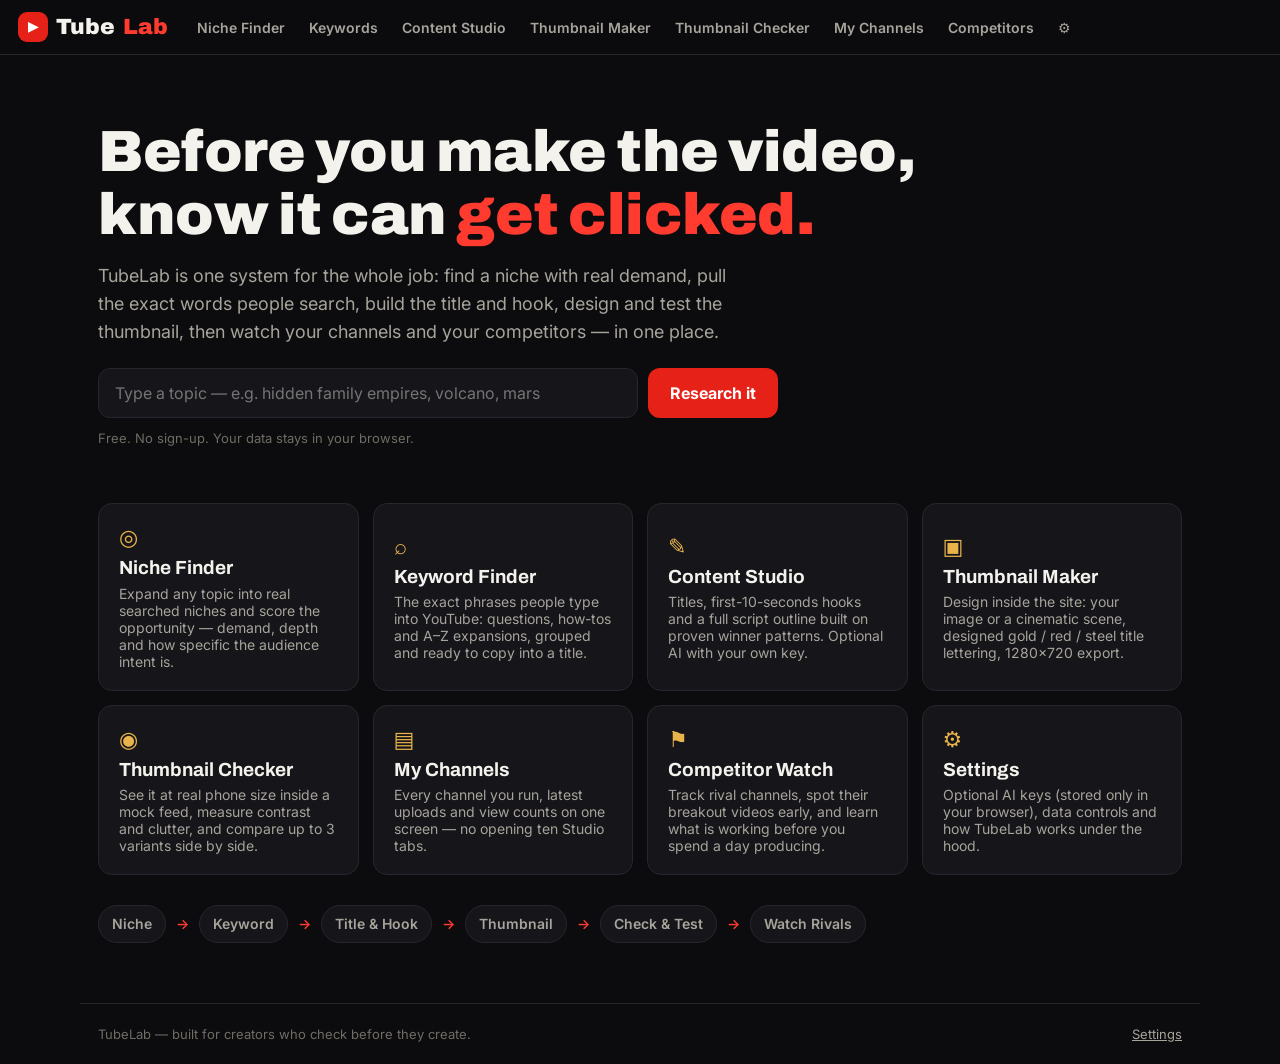
==== index.html @ 7db58586 "Add files via upload" ====
<!DOCTYPE html>
<html lang="en">
<head>
<meta charset="UTF-8">
<meta name="viewport" content="width=device-width, initial-scale=1.0">
<title>TubeLab — Free YouTube Growth Tools: Niche, Keywords, Titles & Thumbnails</title>
<meta name="description" content="TubeLab is a free all-in-one YouTube growth system: niche finder, keyword finder, AI title & hook studio, thumbnail maker, thumbnail checker, channel tracker and competitor watch. Built for creators who want views, not guesswork.">
<meta name="robots" content="index, follow">
<link rel="canonical" href="https://khuramshahzadmarar10-afk.github.io/tubelab/">
<meta property="og:type" content="website">
<meta property="og:title" content="TubeLab — YouTube Growth System">
<meta property="og:description" content="Find the niche, the keyword, the title and the thumbnail — before you make the video. Free YouTube creator tools in one place.">
<meta property="og:url" content="https://khuramshahzadmarar10-afk.github.io/tubelab/">
<meta name="twitter:card" content="summary_large_image">
<meta name="theme-color" content="#0c0c0f">
<link rel="icon" href="data:image/svg+xml,%3Csvg xmlns='http://www.w3.org/2000/svg' viewBox='0 0 64 64'%3E%3Crect width='64' height='64' rx='14' fill='%23e62117'/%3E%3Cpath d='M26 20l18 12-18 12z' fill='white'/%3E%3C/svg%3E">
<link rel="preconnect" href="https://fonts.googleapis.com">
<link href="https://fonts.googleapis.com/css2?family=Archivo:wght@500;700;900&family=Inter:wght@400;500;600&display=swap" rel="stylesheet">
<link rel="stylesheet" href="styles.css">
<script type="application/ld+json">
{"@context":"https://schema.org","@type":"WebApplication","name":"TubeLab","url":"https://khuramshahzadmarar10-afk.github.io/tubelab/","applicationCategory":"BusinessApplication","operatingSystem":"Any","offers":{"@type":"Offer","price":"0","priceCurrency":"USD"},"description":"Free YouTube growth tools: niche finder, keyword finder, title and hook studio, thumbnail maker and checker, channel tracker and competitor watch."}
</script>
</head>
<body>
<header class="topbar">
  <a class="brand" href="#" data-nav="home"><span class="brand-mark">▶</span> Tube<em>Lab</em></a>
  <nav class="mainnav" id="mainNav">
    <button data-nav="niche">Niche Finder</button>
    <button data-nav="keywords">Keywords</button>
    <button data-nav="content">Content Studio</button>
    <button data-nav="maker">Thumbnail Maker</button>
    <button data-nav="checker">Thumbnail Checker</button>
    <button data-nav="channels">My Channels</button>
    <button data-nav="competitors">Competitors</button>
    <button data-nav="settings" class="nav-gear" title="Settings">⚙</button>
  </nav>
</header>

<main>
  <!-- HOME -->
  <section class="page active" id="page-home">
    <div class="hero">
      <h1>Before you make the video,<br>know it can <span class="hl">get clicked.</span></h1>
      <p class="hero-sub">TubeLab is one system for the whole job: find a niche with real demand, pull the exact words people search, build the title and hook, design and test the thumbnail, then watch your channels and your competitors — in one place.</p>
      <form class="hero-search" id="heroSearch">
        <input type="text" id="heroSeed" placeholder="Type a topic — e.g. hidden family empires, volcano, mars" autocomplete="off">
        <button type="submit">Research it</button>
      </form>
      <p class="hero-note">Free. No sign-up. Your data stays in your browser.</p>
    </div>
    <div class="tool-grid">
      <button class="tool-card" data-nav="niche"><span class="tc-ico">◎</span><h3>Niche Finder</h3><p>Expand any topic into real searched niches and score the opportunity — demand, depth and how specific the audience intent is.</p></button>
      <button class="tool-card" data-nav="keywords"><span class="tc-ico">⌕</span><h3>Keyword Finder</h3><p>The exact phrases people type into YouTube: questions, how-tos and A–Z expansions, grouped and ready to copy into a title.</p></button>
      <button class="tool-card" data-nav="content"><span class="tc-ico">✎</span><h3>Content Studio</h3><p>Titles, first-10-seconds hooks and a full script outline built on proven winner patterns. Optional AI with your own key.</p></button>
      <button class="tool-card" data-nav="maker"><span class="tc-ico">▣</span><h3>Thumbnail Maker</h3><p>Design inside the site: your image or a cinematic scene, designed gold / red / steel title lettering, 1280×720 export.</p></button>
      <button class="tool-card" data-nav="checker"><span class="tc-ico">◉</span><h3>Thumbnail Checker</h3><p>See it at real phone size inside a mock feed, measure contrast and clutter, and compare up to 3 variants side by side.</p></button>
      <button class="tool-card" data-nav="channels"><span class="tc-ico">▤</span><h3>My Channels</h3><p>Every channel you run, latest uploads and view counts on one screen — no opening ten Studio tabs.</p></button>
      <button class="tool-card" data-nav="competitors"><span class="tc-ico">⚑</span><h3>Competitor Watch</h3><p>Track rival channels, spot their breakout videos early, and learn what is working before you spend a day producing.</p></button>
      <button class="tool-card" data-nav="settings"><span class="tc-ico">⚙</span><h3>Settings</h3><p>Optional AI keys (stored only in your browser), data controls and how TubeLab works under the hood.</p></button>
    </div>
    <div class="flow-strip">
      <span>Niche</span><i>→</i><span>Keyword</span><i>→</i><span>Title &amp; Hook</span><i>→</i><span>Thumbnail</span><i>→</i><span>Check &amp; Test</span><i>→</i><span>Watch Rivals</span>
    </div>
  </section>

  <!-- NICHE -->
  <section class="page" id="page-niche">
    <div class="page-head"><h2>Niche Finder</h2><p>Type a broad topic. TubeLab pulls what people actually search around it and scores each niche: <b>Demand</b> (how much search surrounds it), <b>Depth</b> (how many sub-topics exist) and <b>Intent</b> (how specific the searches are — specific usually clicks better).</p></div>
    <form class="searchbar" id="nicheForm">
      <input type="text" id="nicheSeed" placeholder="Broad topic — e.g. ocean, history, space, money" autocomplete="off">
      <button type="submit">Find niches</button>
    </form>
    <div class="status" id="nicheStatus"></div>
    <div class="results" id="nicheResults"></div>
  </section>

  <!-- KEYWORDS -->
  <section class="page" id="page-keywords">
    <div class="page-head"><h2>Keyword Finder</h2><p>The exact phrases people type into YouTube, pulled live from YouTube's own suggestions. Use the winning phrase as your title's first words — that is what the search bar rewards.</p></div>
    <form class="searchbar" id="kwForm">
      <input type="text" id="kwSeed" placeholder="Seed keyword — e.g. black hole, roman empire, dumbbell row" autocomplete="off">
      <button type="submit">Find keywords</button>
    </form>
    <div class="toolbar hidden" id="kwToolbar">
      <button class="chip-btn" id="kwCopy">Copy all</button>
      <button class="chip-btn" id="kwCsv">Download CSV</button>
      <span class="toolbar-note" id="kwCount"></span>
    </div>
    <div class="status" id="kwStatus"></div>
    <div class="results" id="kwResults"></div>
  </section>

  <!-- CONTENT STUDIO -->
  <section class="page" id="page-content">
    <div class="page-head"><h2>Content Studio</h2><p>Give it a topic (best: a keyword phrase from the Keyword Finder). It builds titles on winner patterns, a first-10-seconds hook that shows the topic itself, and a script outline with beats. If you add an AI key in Settings, the AI button writes fuller versions.</p></div>
    <form class="searchbar" id="contentForm">
      <input type="text" id="contentTopic" placeholder="Topic / keyword phrase — e.g. why the mars family hid their empire" autocomplete="off">
      <button type="submit">Build package</button>
      <button type="button" class="ghost-btn" id="contentAi">Build with AI ✦</button>
    </form>
    <div class="status" id="contentStatus"></div>
    <div class="results" id="contentResults"></div>
  </section>

  <!-- THUMBNAIL MAKER -->
  <section class="page" id="page-maker">
    <div class="page-head"><h2>Thumbnail Maker</h2><p>Design the whole thumbnail inside TubeLab. One dominant subject, a short hook, designed lettering — the pattern that wins the click. Export at full 1280×720.</p></div>
    <div class="maker-wrap">
      <div class="maker-controls">
        <label class="fld"><span>Background image</span>
          <input type="file" id="mkBgFile" accept="image/*">
        </label>
        <label class="fld"><span>…or a scene</span>
          <select id="mkScene">
            <option value="">Choose a built-in scene</option>
            <option value="cinema">Cinematic dark</option>
            <option value="fire">Fire &amp; sparks</option>
            <option value="ocean">Deep ocean</option>
            <option value="space">Space black</option>
            <option value="gold">Royal gold</option>
            <option value="forest">Dark forest</option>
          </select>
        </label>
        <label class="fld"><span>…or stock photo URL</span>
          <input type="url" id="mkBgUrl" placeholder="https://… (image link)">
        </label>
        <label class="fld"><span>Title text (keep it 2–4 words)</span>
          <textarea id="mkText" rows="2" placeholder="THE LAST EMPIRE"></textarea>
        </label>
        <label class="fld"><span>Lettering style</span>
          <select id="mkStyle">
            <option value="gold">Metallic gold logo</option>
            <option value="red">Red alarm</option>
            <option value="steel">Steel epic</option>
            <option value="clean">Clean white bold</option>
          </select>
        </label>
        <label class="fld"><span>Text size <b id="mkSizeVal">92</b></span>
          <input type="range" id="mkSize" min="40" max="170" value="92">
        </label>
        <label class="fld"><span>Text position</span>
          <select id="mkPos"><option value="bottom">Bottom</option><option value="top">Top</option><option value="center">Center</option></select>
        </label>
        <label class="fld check"><input type="checkbox" id="mkBadge" checked> <span>“4K ULTRA HD” badge (top-right)</span></label>
        <label class="fld"><span>Darken background <b id="mkDarkVal">35%</b></span>
          <input type="range" id="mkDark" min="0" max="80" value="35">
        </label>
        <div class="btn-row">
          <button class="primary-btn" id="mkExport">Download PNG</button>
          <button class="ghost-btn" id="mkToChecker">Send to Checker</button>
        </div>
        <p class="mini-note">Tip: one face or one object filling the frame beats a busy scene. Let the picture pose the problem; the title explains it.</p>
      </div>
      <div class="maker-stage">
        <canvas id="mkCanvas" width="1280" height="720"></canvas>
        <div class="phone-peek"><span>Phone size:</span><canvas id="mkMini" width="320" height="180"></canvas></div>
      </div>
    </div>
  </section>

  <!-- THUMBNAIL CHECKER -->
  <section class="page" id="page-checker">
    <div class="page-head"><h2>Thumbnail Checker</h2><p>Upload up to 3 variants. TubeLab shows each at real feed sizes on a phone, measures brightness, contrast and visual clutter, and gives each a click-readiness score — the same checks to run before a Studio A/B test.</p></div>
    <label class="dropzone" id="ckDrop">
      <input type="file" id="ckFiles" accept="image/*" multiple hidden>
      <span>Tap to add thumbnails (up to 3)</span>
    </label>
    <div class="checker-grid" id="ckGrid"></div>
  </section>

  <!-- MY CHANNELS -->
  <section class="page" id="page-channels">
    <div class="page-head"><h2>My Channels</h2><p>Your whole fleet on one screen: latest uploads and public view counts, straight from YouTube's public feeds. Hit refresh on any channel — or all of them.</p></div>
    <div class="toolbar">
      <button class="chip-btn" id="chRefreshAll">Refresh all</button>
      <span class="toolbar-note" id="chUpdated"></span>
    </div>
    <div class="channel-grid" id="chGrid"></div>
    <form class="searchbar slim" id="chAddForm">
      <input type="text" id="chAddInput" placeholder="Add a channel: paste channel ID (UC…) or @handle" autocomplete="off">
      <button type="submit">Add channel</button>
    </form>
  </section>

  <!-- COMPETITORS -->
  <section class="page" id="page-competitors">
    <div class="page-head"><h2>Competitor Watch</h2><p>Add rival channels and TubeLab keeps their latest videos here, flagging <b>breakouts</b> — videos performing far above that channel's own normal numbers. A breakout is a proven topic: study it, then beat it with your own angle.</p></div>
    <form class="searchbar" id="compForm">
      <input type="text" id="compInput" placeholder="Competitor: paste channel ID (UC…) or @handle" autocomplete="off">
      <button type="submit">Watch channel</button>
    </form>
    <div class="status" id="compStatus"></div>
    <div class="channel-grid" id="compGrid"></div>
  </section>

  <!-- SETTINGS -->
  <section class="page" id="page-settings">
    <div class="page-head"><h2>Settings</h2><p>TubeLab works fully without any key. Keys only unlock the AI writer in Content Studio, and they are stored <b>only in this browser</b> — never sent anywhere except the provider you chose.</p></div>
    <div class="settings-card">
      <label class="fld"><span>Gemini API key (Google AI Studio)</span><input type="password" id="keyGemini" placeholder="AIza…"></label>
      <label class="fld"><span>OpenRouter API key</span><input type="password" id="keyOpenrouter" placeholder="sk-or-…"></label>
      <label class="fld"><span>Groq API key</span><input type="password" id="keyGroq" placeholder="gsk_…"></label>
      <div class="btn-row"><button class="primary-btn" id="keysSave">Save keys in this browser</button><button class="ghost-btn" id="keysClear">Remove keys</button></div>
      <p class="mini-note" id="keysStatus"></p>
    </div>
    <div class="settings-card">
      <h3>Your data</h3>
      <p class="mini-note">Watched competitors, added channels and cached channel feeds live in this browser's local storage. Nothing is uploaded to a TubeLab server — there isn't one.</p>
      <div class="btn-row"><button class="ghost-btn" id="dataWipe">Clear all TubeLab data</button></div>
    </div>
    <div class="settings-card">
      <h3>How it works</h3>
      <p class="mini-note">Keywords &amp; niches come from YouTube's own public suggestion feed, fetched live. Channel and competitor videos come from YouTube's public RSS feeds (through a public CORS helper when the browser needs one). Thumbnails are designed and measured entirely on your device with the canvas. Scores are transparent heuristics — the breakdown is always shown, never a black box.</p>
    </div>
  </section>
</main>

<footer class="foot">
  <span>TubeLab — built for creators who check before they create.</span>
  <span class="foot-links"><a href="#" data-nav="settings">Settings</a></span>
</footer>

<script src="app.js"></script>
</body>
</html>
---- styles.css ----
:root{
  --bg:#0c0c0f; --panel:#15151a; --panel2:#1b1b22; --line:#26262f;
  --ink:#f4f2ec; --dim:#a7a49b; --faint:#6f6c64;
  --red:#e62117; --red-hot:#ff3b30; --gold:#e8b34b; --green:#3ecf6e;
  --radius:14px;
}
*{box-sizing:border-box}
html{scroll-behavior:smooth}
body{margin:0;background:var(--bg);color:var(--ink);font-family:Inter,system-ui,sans-serif;font-size:16px;line-height:1.55}
h1,h2,h3{font-family:Archivo,Inter,sans-serif;line-height:1.08;margin:0}
a{color:var(--gold)}
button{font-family:inherit;cursor:pointer}
input,select,textarea{font-family:inherit}

/* top bar */
.topbar{position:sticky;top:0;z-index:50;display:flex;align-items:center;gap:18px;padding:10px 18px;background:rgba(12,12,15,.92);backdrop-filter:blur(10px);border-bottom:1px solid var(--line)}
.brand{font-family:Archivo;font-weight:900;font-size:22px;color:var(--ink);text-decoration:none;display:flex;align-items:center;gap:8px;white-space:nowrap}
.brand em{font-style:normal;color:var(--red-hot)}
.brand-mark{display:inline-grid;place-items:center;width:30px;height:30px;border-radius:9px;background:var(--red);color:#fff;font-size:13px}
.mainnav{display:flex;gap:2px;overflow-x:auto;scrollbar-width:none}
.mainnav::-webkit-scrollbar{display:none}
.mainnav button{background:none;border:0;color:var(--dim);font-size:14px;font-weight:600;padding:8px 11px;border-radius:9px;white-space:nowrap}
.mainnav button:hover{color:var(--ink);background:var(--panel2)}
.mainnav button.active{color:#fff;background:var(--red)}
.nav-gear{font-size:16px}

main{max-width:1120px;margin:0 auto;padding:28px 18px 60px}
.page{display:none}
.page.active{display:block}

/* hero */
.hero{padding:38px 0 8px}
.hero h1{font-size:clamp(34px,6vw,58px);font-weight:900;letter-spacing:-.5px}
.hero .hl{color:var(--red-hot)}
.hero-sub{color:var(--dim);font-size:18px;max-width:640px;margin:16px 0 22px}
.hero-search{display:flex;gap:10px;max-width:680px}
.hero-search input{flex:1;background:var(--panel);border:1px solid var(--line);border-radius:12px;color:var(--ink);font-size:16px;padding:14px 16px;min-width:0}
.hero-search input:focus{outline:2px solid var(--red);border-color:transparent}
.hero-search button{background:var(--red);border:0;color:#fff;font-weight:700;font-size:16px;padding:14px 22px;border-radius:12px}
.hero-search button:hover{background:var(--red-hot)}
.hero-note{color:var(--faint);font-size:13px;margin-top:10px}

.tool-grid{display:grid;grid-template-columns:repeat(auto-fill,minmax(240px,1fr));gap:14px;margin-top:34px}
.tool-card{text-align:left;background:var(--panel);border:1px solid var(--line);border-radius:var(--radius);padding:20px;color:var(--ink)}
.tool-card:hover{border-color:var(--red);transform:translateY(-2px)}
.tool-card{transition:transform .15s,border-color .15s}
.tc-ico{font-size:22px;color:var(--gold)}
.tool-card h3{font-size:19px;margin:8px 0 6px}
.tool-card p{color:var(--dim);font-size:14px;margin:0}
.flow-strip{display:flex;flex-wrap:wrap;align-items:center;gap:10px;margin-top:30px;color:var(--dim);font-weight:600;font-size:14px}
.flow-strip span{background:var(--panel);border:1px solid var(--line);padding:7px 13px;border-radius:99px}
.flow-strip i{color:var(--red-hot);font-style:normal}

/* pages */
.page-head h2{font-size:32px;font-weight:900}
.page-head p{color:var(--dim);max-width:720px;margin:10px 0 20px}
.searchbar{display:flex;gap:10px;flex-wrap:wrap}
.searchbar input{flex:1;min-width:220px;background:var(--panel);border:1px solid var(--line);border-radius:12px;color:var(--ink);font-size:16px;padding:13px 16px}
.searchbar input:focus{outline:2px solid var(--red);border-color:transparent}
.searchbar button[type=submit]{background:var(--red);border:0;color:#fff;font-weight:700;padding:13px 20px;border-radius:12px}
.searchbar button[type=submit]:hover{background:var(--red-hot)}
.searchbar.slim{margin-top:22px}
.ghost-btn{background:var(--panel2);border:1px solid var(--line);color:var(--ink);font-weight:600;padding:12px 18px;border-radius:12px}
.ghost-btn:hover{border-color:var(--gold)}
.primary-btn{background:var(--red);border:0;color:#fff;font-weight:700;padding:12px 20px;border-radius:12px}
.primary-btn:hover{background:var(--red-hot)}
.status{color:var(--gold);min-height:24px;margin:12px 0;font-size:14px}
.status.err{color:var(--red-hot)}
.results{margin-top:8px}
.hidden{display:none!important}
.toolbar{display:flex;gap:10px;align-items:center;margin:14px 0;flex-wrap:wrap}
.chip-btn{background:var(--panel2);border:1px solid var(--line);color:var(--ink);font-weight:600;padding:8px 14px;border-radius:99px;font-size:14px}
.chip-btn:hover{border-color:var(--gold)}
.toolbar-note{color:var(--faint);font-size:13px}

/* result cards */
.kw-group{margin:22px 0}
.kw-group h3{font-size:18px;margin-bottom:10px;color:var(--gold)}
.kw-list{display:flex;flex-wrap:wrap;gap:8px}
.kw-item{background:var(--panel);border:1px solid var(--line);border-radius:99px;padding:8px 8px 8px 14px;font-size:14px;display:inline-flex;align-items:center;gap:8px}
.kw-item:hover{border-color:var(--red)}
.kw-item .mini{background:var(--panel2);border:1px solid var(--line);color:var(--dim);border-radius:99px;font-size:11px;padding:3px 8px}
.kw-item .mini:hover{color:#fff;border-color:var(--gold)}
.niche-card{background:var(--panel);border:1px solid var(--line);border-radius:var(--radius);padding:18px;margin-bottom:12px}
.niche-card h3{font-size:20px;text-transform:capitalize}
.niche-card .sub{color:var(--dim);font-size:14px;margin:4px 0 12px}
.score-row{display:grid;grid-template-columns:110px 1fr 44px;gap:10px;align-items:center;font-size:13px;color:var(--dim);margin:5px 0}
.score-bar{height:8px;background:var(--panel2);border-radius:99px;overflow:hidden}
.score-bar i{display:block;height:100%;background:linear-gradient(90deg,var(--gold),var(--red-hot));border-radius:99px}
.niche-actions{display:flex;gap:8px;margin-top:12px;flex-wrap:wrap}
.opp{display:inline-block;background:var(--red);color:#fff;font-weight:700;font-size:12px;padding:3px 10px;border-radius:99px;margin-left:8px;vertical-align:middle}
.opp.mid{background:#8a6d1f}.opp.low{background:var(--panel2);color:var(--dim);border:1px solid var(--line)}

/* content studio */
.pkg{background:var(--panel);border:1px solid var(--line);border-radius:var(--radius);padding:20px;margin-bottom:14px}
.pkg h3{color:var(--gold);font-size:17px;margin-bottom:12px}
.title-line{display:flex;justify-content:space-between;gap:10px;padding:9px 0;border-bottom:1px dashed var(--line);font-size:16px}
.title-line:last-child{border-bottom:0}
.title-line .pat{color:var(--faint);font-size:12px;white-space:nowrap;padding-top:4px}
.hook-box{background:var(--panel2);border-left:3px solid var(--red);border-radius:8px;padding:14px 16px;font-size:16px;margin-bottom:10px}
.beat{display:flex;gap:12px;padding:8px 0;border-bottom:1px dashed var(--line)}
.beat:last-child{border:0}
.beat .t{color:var(--gold);font-weight:700;white-space:nowrap;font-size:14px;padding-top:2px}
.beat p{margin:0;color:var(--dim);font-size:14px}
.beat b{color:var(--ink)}
.copy-btn{background:none;border:1px solid var(--line);color:var(--dim);border-radius:8px;font-size:12px;padding:4px 10px}
.copy-btn:hover{color:#fff;border-color:var(--gold)}
pre.ai-out{white-space:pre-wrap;background:var(--panel2);border-radius:10px;padding:16px;font-family:Inter;font-size:14px;color:var(--ink);overflow-x:auto}

/* maker */
.maker-wrap{display:grid;grid-template-columns:320px 1fr;gap:22px;align-items:start}
.maker-controls{background:var(--panel);border:1px solid var(--line);border-radius:var(--radius);padding:18px;display:flex;flex-direction:column;gap:13px}
.fld{display:flex;flex-direction:column;gap:6px;font-size:13px;color:var(--dim);font-weight:600}
.fld input[type=text],.fld input[type=url],.fld input[type=password],.fld select,.fld textarea{background:var(--panel2);border:1px solid var(--line);border-radius:9px;color:var(--ink);padding:10px 12px;font-size:14px;width:100%}
.fld textarea{resize:vertical}
.fld b{color:var(--gold)}
.fld.check{flex-direction:row;align-items:center;gap:8px}
.btn-row{display:flex;gap:10px;flex-wrap:wrap}
.mini-note{color:var(--faint);font-size:13px;margin:0}
.maker-stage{background:var(--panel);border:1px solid var(--line);border-radius:var(--radius);padding:16px}
.maker-stage canvas#mkCanvas{width:100%;height:auto;border-radius:8px;display:block;background:#000}
.phone-peek{display:flex;align-items:center;gap:12px;margin-top:14px;color:var(--faint);font-size:13px}
.phone-peek canvas{width:180px;height:auto;border-radius:5px;border:1px solid var(--line)}

/* checker */
.dropzone{display:grid;place-items:center;border:2px dashed var(--line);border-radius:var(--radius);padding:34px;color:var(--dim);font-weight:600;cursor:pointer;background:var(--panel)}
.dropzone:hover{border-color:var(--red);color:var(--ink)}
.checker-grid{display:grid;grid-template-columns:repeat(auto-fill,minmax(300px,1fr));gap:16px;margin-top:18px}
.ck-card{background:var(--panel);border:1px solid var(--line);border-radius:var(--radius);padding:16px}
.ck-card img.main{width:100%;border-radius:8px;display:block}
.ck-sizes{display:flex;gap:12px;margin:12px 0;align-items:flex-end}
.ck-sizes figure{margin:0;text-align:center}
.ck-sizes img{border-radius:4px;border:1px solid var(--line);display:block}
.ck-sizes figcaption{color:var(--faint);font-size:11px;margin-top:4px}
.ck-score{font-family:Archivo;font-weight:900;font-size:30px}
.ck-verdict{color:var(--dim);font-size:14px}
.ck-verdict li{margin:3px 0}
.feed-mock{background:#0f0f0f;border:1px solid var(--line);border-radius:10px;padding:10px;margin-top:10px}
.feed-mock .fm-row{display:flex;gap:10px;align-items:flex-start;padding:8px 0;border-bottom:1px solid #1d1d22}
.feed-mock .fm-row:last-child{border:0}
.feed-mock img{width:118px;border-radius:6px}
.feed-mock .fm-t{font-size:12px;font-weight:600;color:#eee;line-height:1.3}
.feed-mock .fm-s{font-size:11px;color:#888}
.feed-mock .fm-thumb{width:118px;height:66px;border-radius:6px;background:linear-gradient(135deg,#23232b,#17171d);display:grid;place-items:center;color:#555;font-size:11px;flex:none}

/* channels */
.channel-grid{display:grid;grid-template-columns:repeat(auto-fill,minmax(320px,1fr));gap:16px}
.ch-card{background:var(--panel);border:1px solid var(--line);border-radius:var(--radius);padding:16px}
.ch-head{display:flex;justify-content:space-between;align-items:flex-start;gap:10px}
.ch-head h3{font-size:18px}
.ch-head .handle{color:var(--faint);font-size:13px}
.ch-refresh{background:var(--panel2);border:1px solid var(--line);color:var(--dim);border-radius:8px;padding:5px 11px;font-size:12px;font-weight:600}
.ch-refresh:hover{color:#fff;border-color:var(--gold)}
.vid{display:flex;gap:11px;padding:10px 0;border-top:1px dashed var(--line);text-decoration:none;color:var(--ink)}
.vid img{width:110px;height:62px;object-fit:cover;border-radius:6px;flex:none;background:#000}
.vid .vt{font-size:13.5px;font-weight:600;line-height:1.35}
.vid .vm{font-size:12px;color:var(--faint);margin-top:3px}
.breakout{background:var(--red);color:#fff;font-size:11px;font-weight:700;border-radius:99px;padding:2px 8px;margin-left:6px;white-space:nowrap}
.ch-empty{color:var(--faint);font-size:14px;padding:16px 0 4px}
.ch-remove{background:none;border:0;color:var(--faint);font-size:12px;text-decoration:underline;padding:0}

/* settings */
.settings-card{background:var(--panel);border:1px solid var(--line);border-radius:var(--radius);padding:20px;margin-bottom:16px;max-width:640px}
.settings-card h3{margin-bottom:8px}
.settings-card .fld{margin-bottom:12px}

.foot{border-top:1px solid var(--line);padding:20px 18px;display:flex;justify-content:space-between;gap:14px;flex-wrap:wrap;color:var(--faint);font-size:13px;max-width:1120px;margin:0 auto}
.foot a{color:var(--dim)}

@media (max-width:860px){
  .maker-wrap{grid-template-columns:1fr}
  .hero h1{font-size:34px}
  .topbar{flex-wrap:wrap}
}
:focus-visible{outline:2px solid var(--gold);outline-offset:2px}
@media (prefers-reduced-motion:reduce){*{transition:none!important}}
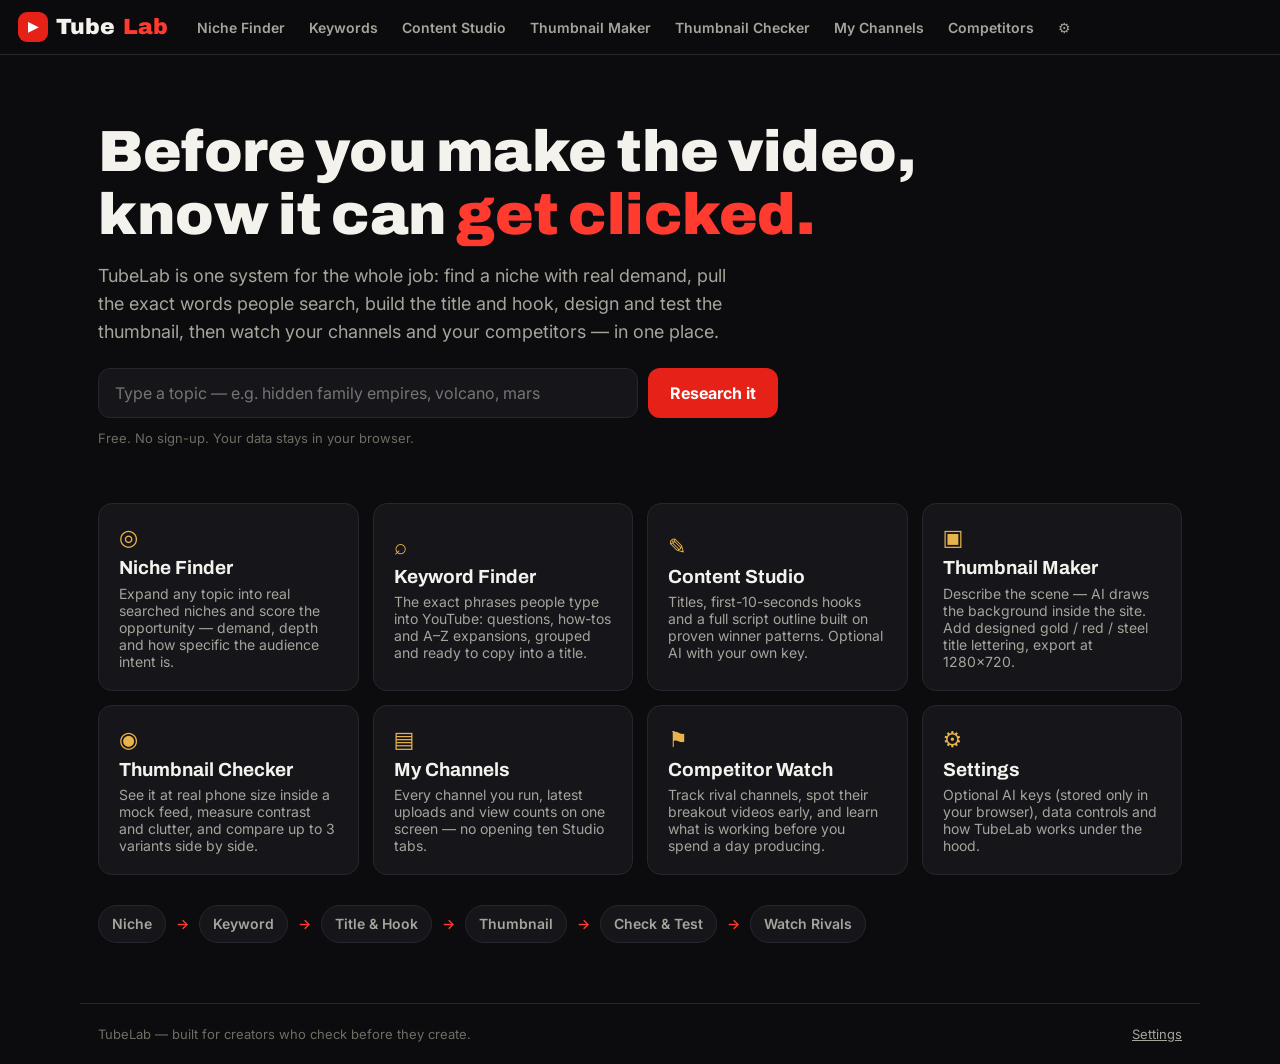
==== commit 48960997: "AI thumbnail backgrounds + layout fixes" ====
--- a/index.html
+++ b/index.html
@@ -16,7 +16,7 @@
 <link rel="icon" href="data:image/svg+xml,%3Csvg xmlns='http://www.w3.org/2000/svg' viewBox='0 0 64 64'%3E%3Crect width='64' height='64' rx='14' fill='%23e62117'/%3E%3Cpath d='M26 20l18 12-18 12z' fill='white'/%3E%3C/svg%3E">
 <link rel="preconnect" href="https://fonts.googleapis.com">
 <link href="https://fonts.googleapis.com/css2?family=Archivo:wght@500;700;900&family=Inter:wght@400;500;600&display=swap" rel="stylesheet">
-<link rel="stylesheet" href="styles.css">
+<link rel="stylesheet" href="styles.css?v=20261113b">
 <script type="application/ld+json">
 {"@context":"https://schema.org","@type":"WebApplication","name":"TubeLab","url":"https://khuramshahzadmarar10-afk.github.io/tubelab/","applicationCategory":"BusinessApplication","operatingSystem":"Any","offers":{"@type":"Offer","price":"0","priceCurrency":"USD"},"description":"Free YouTube growth tools: niche finder, keyword finder, title and hook studio, thumbnail maker and checker, channel tracker and competitor watch."}
 </script>
@@ -52,7 +52,7 @@
       <button class="tool-card" data-nav="niche"><span class="tc-ico">◎</span><h3>Niche Finder</h3><p>Expand any topic into real searched niches and score the opportunity — demand, depth and how specific the audience intent is.</p></button>
       <button class="tool-card" data-nav="keywords"><span class="tc-ico">⌕</span><h3>Keyword Finder</h3><p>The exact phrases people type into YouTube: questions, how-tos and A–Z expansions, grouped and ready to copy into a title.</p></button>
       <button class="tool-card" data-nav="content"><span class="tc-ico">✎</span><h3>Content Studio</h3><p>Titles, first-10-seconds hooks and a full script outline built on proven winner patterns. Optional AI with your own key.</p></button>
-      <button class="tool-card" data-nav="maker"><span class="tc-ico">▣</span><h3>Thumbnail Maker</h3><p>Design inside the site: your image or a cinematic scene, designed gold / red / steel title lettering, 1280×720 export.</p></button>
+      <button class="tool-card" data-nav="maker"><span class="tc-ico">▣</span><h3>Thumbnail Maker</h3><p>Describe the scene — AI draws the background inside the site. Add designed gold / red / steel title lettering, export at 1280×720.</p></button>
       <button class="tool-card" data-nav="checker"><span class="tc-ico">◉</span><h3>Thumbnail Checker</h3><p>See it at real phone size inside a mock feed, measure contrast and clutter, and compare up to 3 variants side by side.</p></button>
       <button class="tool-card" data-nav="channels"><span class="tc-ico">▤</span><h3>My Channels</h3><p>Every channel you run, latest uploads and view counts on one screen — no opening ten Studio tabs.</p></button>
       <button class="tool-card" data-nav="competitors"><span class="tc-ico">⚑</span><h3>Competitor Watch</h3><p>Track rival channels, spot their breakout videos early, and learn what is working before you spend a day producing.</p></button>
@@ -107,7 +107,14 @@
     <div class="page-head"><h2>Thumbnail Maker</h2><p>Design the whole thumbnail inside TubeLab. One dominant subject, a short hook, designed lettering — the pattern that wins the click. Export at full 1280×720.</p></div>
     <div class="maker-wrap">
       <div class="maker-controls">
-        <label class="fld"><span>Background image</span>
+        <div class="ai-box">
+          <label class="fld"><span>AI background — describe the scene, AI draws it here</span>
+            <textarea id="mkAiPrompt" rows="2" placeholder="e.g. a giant dragon flying over a burning medieval castle, storm sky, cinematic"></textarea>
+          </label>
+          <button class="primary-btn" id="mkAiGen" type="button">Generate AI background</button>
+          <p class="mini-note" id="mkAiStatus">Free, no key, no login. One strong subject works best. Not happy? Press again — a new version comes.</p>
+        </div>
+        <label class="fld"><span>…or upload your own background image</span>
           <input type="file" id="mkBgFile" accept="image/*">
         </label>
         <label class="fld"><span>…or a scene</span>
@@ -195,14 +202,15 @@
 
   <!-- SETTINGS -->
   <section class="page" id="page-settings">
-    <div class="page-head"><h2>Settings</h2><p>TubeLab works fully without any key. Keys only unlock the AI writer in Content Studio, and they are stored <b>only in this browser</b> — never sent anywhere except the provider you chose.</p></div>
-    <div class="settings-card">
-      <label class="fld"><span>Gemini API key (Google AI Studio)</span><input type="password" id="keyGemini" placeholder="AIza…"></label>
-      <label class="fld"><span>OpenRouter API key</span><input type="password" id="keyOpenrouter" placeholder="sk-or-…"></label>
-      <label class="fld"><span>Groq API key</span><input type="password" id="keyGroq" placeholder="gsk_…"></label>
+    <div class="page-head"><h2>Settings</h2><p><b>You do not need anything on this page.</b> TubeLab runs 100% without any key and without any login. The key boxes below are an optional extra for the AI writer in Content Studio — most people never open them.</p></div>
+    <details class="settings-card adv">
+      <summary>Advanced (optional) — AI writer keys</summary>
+      <label class="fld"><span>Gemini API key (Google AI Studio)</span><input type="password" id="keyGemini" placeholder="Optional — leave empty"></label>
+      <label class="fld"><span>OpenRouter API key</span><input type="password" id="keyOpenrouter" placeholder="Optional — leave empty"></label>
+      <label class="fld"><span>Groq API key</span><input type="password" id="keyGroq" placeholder="Optional — leave empty"></label>
       <div class="btn-row"><button class="primary-btn" id="keysSave">Save keys in this browser</button><button class="ghost-btn" id="keysClear">Remove keys</button></div>
-      <p class="mini-note" id="keysStatus"></p>
-    </div>
+      <p class="mini-note" id="keysStatus">Keys are stored only in this browser — never sent anywhere except the provider you chose.</p>
+    </details>
     <div class="settings-card">
       <h3>Your data</h3>
       <p class="mini-note">Watched competitors, added channels and cached channel feeds live in this browser's local storage. Nothing is uploaded to a TubeLab server — there isn't one.</p>
@@ -220,6 +228,6 @@
   <span class="foot-links"><a href="#" data-nav="settings">Settings</a></span>
 </footer>
 
-<script src="app.js"></script>
+<script src="app.js?v=20261113b"></script>
 </body>
 </html>
--- a/styles.css
+++ b/styles.css
@@ -91,12 +91,15 @@
 .opp{display:inline-block;background:var(--red);color:#fff;font-weight:700;font-size:12px;padding:3px 10px;border-radius:99px;margin-left:8px;vertical-align:middle}
 .opp.mid{background:#8a6d1f}.opp.low{background:var(--panel2);color:var(--dim);border:1px solid var(--line)}
 
+.ai-box{background:var(--panel2);border:1px solid var(--line);border-left:3px solid var(--gold);border-radius:8px;padding:14px;margin-bottom:16px}
+.adv summary{cursor:pointer;font-weight:700;color:var(--ink);padding:4px 0 10px}
+
 /* content studio */
 .pkg{background:var(--panel);border:1px solid var(--line);border-radius:var(--radius);padding:20px;margin-bottom:14px}
 .pkg h3{color:var(--gold);font-size:17px;margin-bottom:12px}
-.title-line{display:flex;justify-content:space-between;gap:10px;padding:9px 0;border-bottom:1px dashed var(--line);font-size:16px}
+.title-line{padding:9px 0;border-bottom:1px dashed var(--line);font-size:16px;line-height:1.35}
 .title-line:last-child{border-bottom:0}
-.title-line .pat{color:var(--faint);font-size:12px;white-space:nowrap;padding-top:4px}
+.title-line .pat{display:block;color:var(--faint);font-size:12px;padding-top:2px}
 .hook-box{background:var(--panel2);border-left:3px solid var(--red);border-radius:8px;padding:14px 16px;font-size:16px;margin-bottom:10px}
 .beat{display:flex;gap:12px;padding:8px 0;border-bottom:1px dashed var(--line)}
 .beat:last-child{border:0}
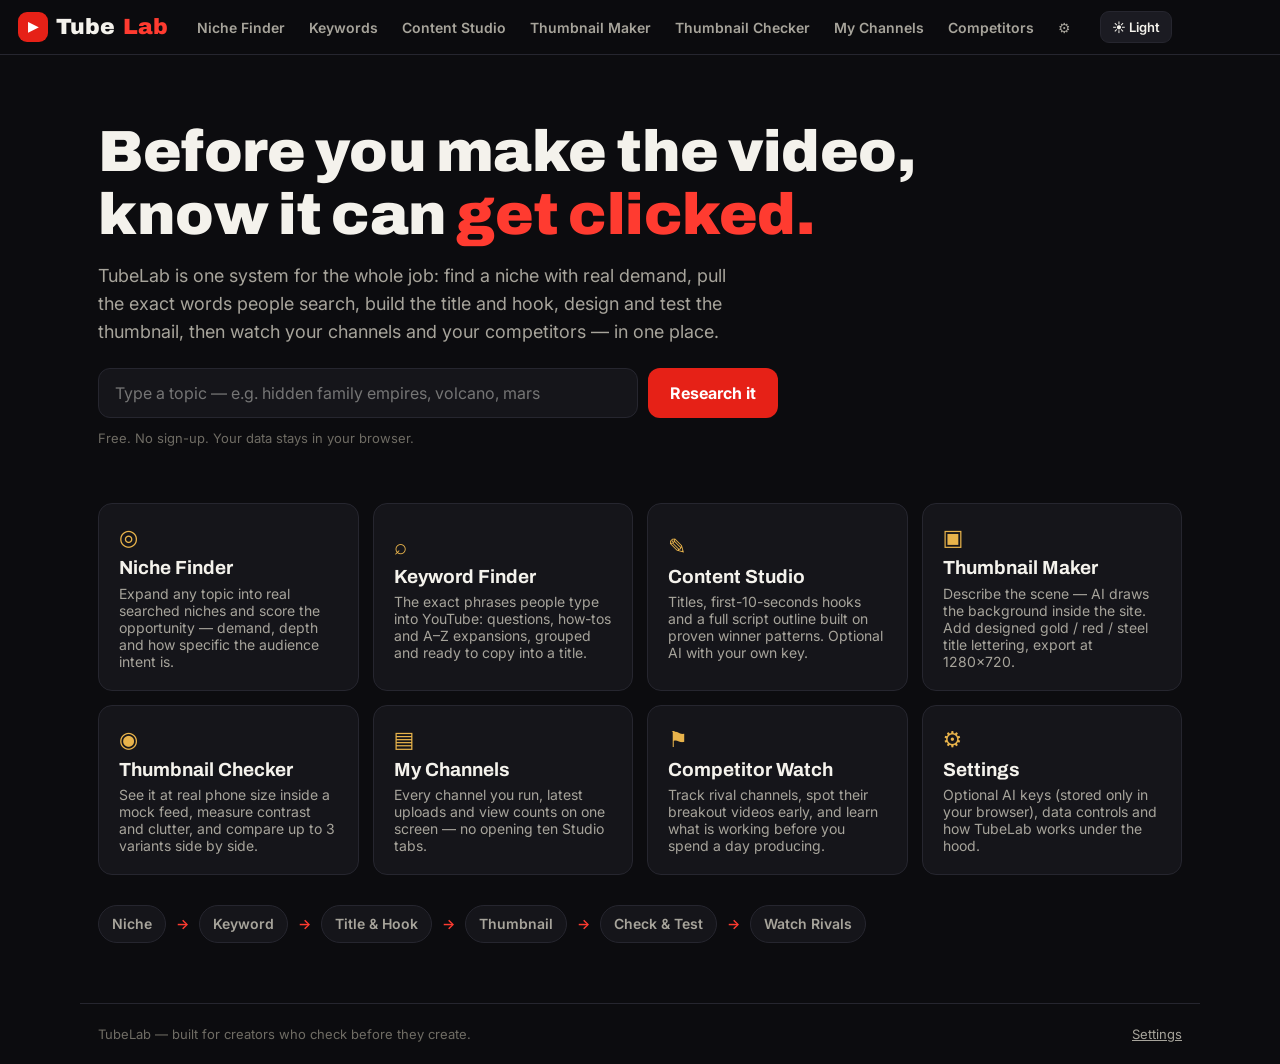
==== commit 9398a815: "Light mode + topic-matched thumbnail mood" ====
--- a/index.html
+++ b/index.html
@@ -16,7 +16,7 @@
 <link rel="icon" href="data:image/svg+xml,%3Csvg xmlns='http://www.w3.org/2000/svg' viewBox='0 0 64 64'%3E%3Crect width='64' height='64' rx='14' fill='%23e62117'/%3E%3Cpath d='M26 20l18 12-18 12z' fill='white'/%3E%3C/svg%3E">
 <link rel="preconnect" href="https://fonts.googleapis.com">
 <link href="https://fonts.googleapis.com/css2?family=Archivo:wght@500;700;900&family=Inter:wght@400;500;600&display=swap" rel="stylesheet">
-<link rel="stylesheet" href="styles.css?v=20261113b">
+<link rel="stylesheet" href="styles.css?v=20261113d">
 <script type="application/ld+json">
 {"@context":"https://schema.org","@type":"WebApplication","name":"TubeLab","url":"https://khuramshahzadmarar10-afk.github.io/tubelab/","applicationCategory":"BusinessApplication","operatingSystem":"Any","offers":{"@type":"Offer","price":"0","priceCurrency":"USD"},"description":"Free YouTube growth tools: niche finder, keyword finder, title and hook studio, thumbnail maker and checker, channel tracker and competitor watch."}
 </script>
@@ -34,6 +34,7 @@
     <button data-nav="competitors">Competitors</button>
     <button data-nav="settings" class="nav-gear" title="Settings">⚙</button>
   </nav>
+  <button id="themeToggle" class="theme-btn" title="Light / dark look">☀ Light</button>
 </header>
 
 <main>
@@ -111,6 +112,13 @@
           <label class="fld"><span>AI background — describe the scene, AI draws it here</span>
             <textarea id="mkAiPrompt" rows="2" placeholder="e.g. a giant dragon flying over a burning medieval castle, storm sky, cinematic"></textarea>
           </label>
+          <label class="fld"><span>Look — bright or dark?</span>
+            <select id="mkMood">
+              <option value="auto" selected>Match the topic (auto)</option>
+              <option value="bright">Bright &amp; colorful</option>
+              <option value="dark">Dark &amp; dramatic</option>
+            </select>
+          </label>
           <button class="primary-btn" id="mkAiGen" type="button">Generate AI background</button>
           <p class="mini-note" id="mkAiStatus">Free, no key, no login. One strong subject works best. Not happy? Press again — a new version comes.</p>
         </div>
@@ -149,8 +157,8 @@
           <select id="mkPos"><option value="bottom">Bottom</option><option value="top">Top</option><option value="center">Center</option></select>
         </label>
         <label class="fld check"><input type="checkbox" id="mkBadge" checked> <span>“4K ULTRA HD” badge (top-right)</span></label>
-        <label class="fld"><span>Darken background <b id="mkDarkVal">35%</b></span>
-          <input type="range" id="mkDark" min="0" max="80" value="35">
+        <label class="fld"><span>Darken background <b id="mkDarkVal">15%</b></span>
+          <input type="range" id="mkDark" min="0" max="80" value="15">
         </label>
         <div class="btn-row">
           <button class="primary-btn" id="mkExport">Download PNG</button>
@@ -228,6 +236,6 @@
   <span class="foot-links"><a href="#" data-nav="settings">Settings</a></span>
 </footer>
 
-<script src="app.js?v=20261113b"></script>
+<script src="app.js?v=20261113d"></script>
 </body>
 </html>
--- a/styles.css
+++ b/styles.css
@@ -2,8 +2,15 @@
   --bg:#0c0c0f; --panel:#15151a; --panel2:#1b1b22; --line:#26262f;
   --ink:#f4f2ec; --dim:#a7a49b; --faint:#6f6c64;
   --red:#e62117; --red-hot:#ff3b30; --gold:#e8b34b; --green:#3ecf6e;
+  --bar:rgba(12,12,15,.92);
   --radius:14px;
 }
+[data-theme="light"]{
+  --bg:#f4f2ec; --panel:#ffffff; --panel2:#ebe9e0; --line:#d5d1c4;
+  --ink:#17171c; --dim:#55534c; --faint:#8a877d;
+  --bar:rgba(244,242,236,.94);
+}
+.theme-btn{background:var(--panel2);border:1px solid var(--line);color:var(--ink);border-radius:9px;padding:7px 11px;font-size:13px;font-weight:600;white-space:nowrap}
 *{box-sizing:border-box}
 html{scroll-behavior:smooth}
 body{margin:0;background:var(--bg);color:var(--ink);font-family:Inter,system-ui,sans-serif;font-size:16px;line-height:1.55}
@@ -13,7 +20,7 @@
 input,select,textarea{font-family:inherit}
 
 /* top bar */
-.topbar{position:sticky;top:0;z-index:50;display:flex;align-items:center;gap:18px;padding:10px 18px;background:rgba(12,12,15,.92);backdrop-filter:blur(10px);border-bottom:1px solid var(--line)}
+.topbar{position:sticky;top:0;z-index:50;display:flex;align-items:center;gap:18px;padding:10px 18px;background:var(--bar);backdrop-filter:blur(10px);border-bottom:1px solid var(--line)}
 .brand{font-family:Archivo;font-weight:900;font-size:22px;color:var(--ink);text-decoration:none;display:flex;align-items:center;gap:8px;white-space:nowrap}
 .brand em{font-style:normal;color:var(--red-hot)}
 .brand-mark{display:inline-grid;place-items:center;width:30px;height:30px;border-radius:9px;background:var(--red);color:#fff;font-size:13px}
